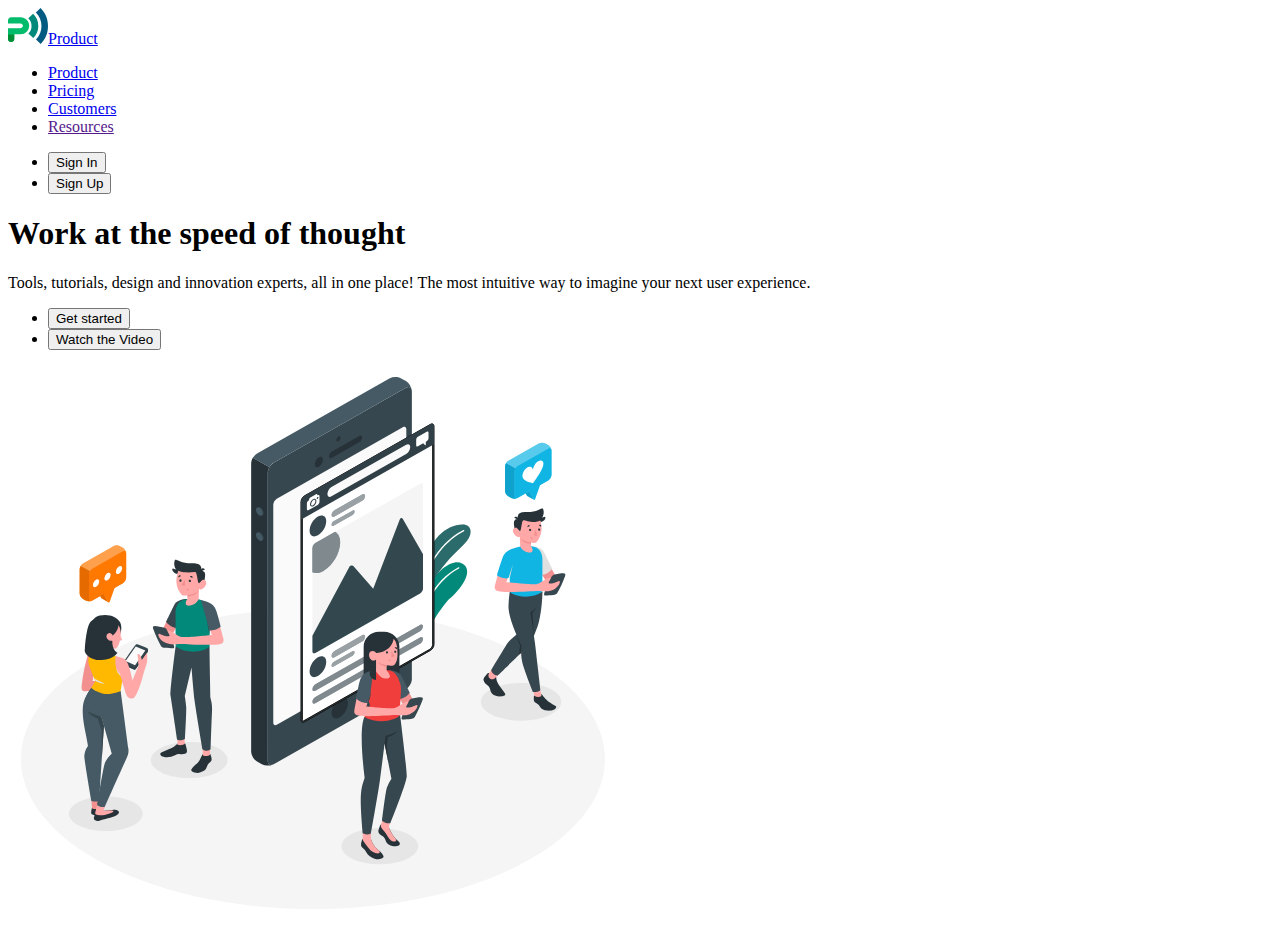
==== index.html @ 795a0a1e "add markup" ====
<!DOCTYPE html>
<html lang="en">
  <head>
    <meta charset="UTF-8" />
    <meta name="viewport" content="width=device-width, initial-scale=1.0" />
    <title>Business promotion</title>
  </head>
  <body>
    <header>
      <a href="./index.html"
        ><img
          src="images/logo.svg"
          alt="logo"
          width="40"
          height="36"
        />Product</a
      >

      <nav>
        <ul>
          <li><a href="./index.html">Product</a></li>
          <li><a href="./pricing.html">Pricing</a></li>
          <li><a href="./customers.html">Customers</a></li>
          <li><a href="">Resources</a></li>
        </ul>
      </nav>
      <ul>
        <li><button type="button">Sign In</button></li>
        <li><button type="button">Sign Up</button></li>
      </ul>
    </header>

    <main>
      <section>
        <h1>Work at the speed of thought</h1>
        <p>
          Tools, tutorials, design and innovation experts, all in one place! The
          most intuitive way to imagine your next user experience.
        </p>
        <ul>
          <li><button type="button">Get started</button></li>
          <li><button type="button">Watch the Video</button></li>
        </ul>
        <img
          src="./images/hero-img.svg"
          alt="hero-img"
          width="610"
          height="555"
        />
      </section>
    </main>

    <footer></footer>
  </body>
</html>
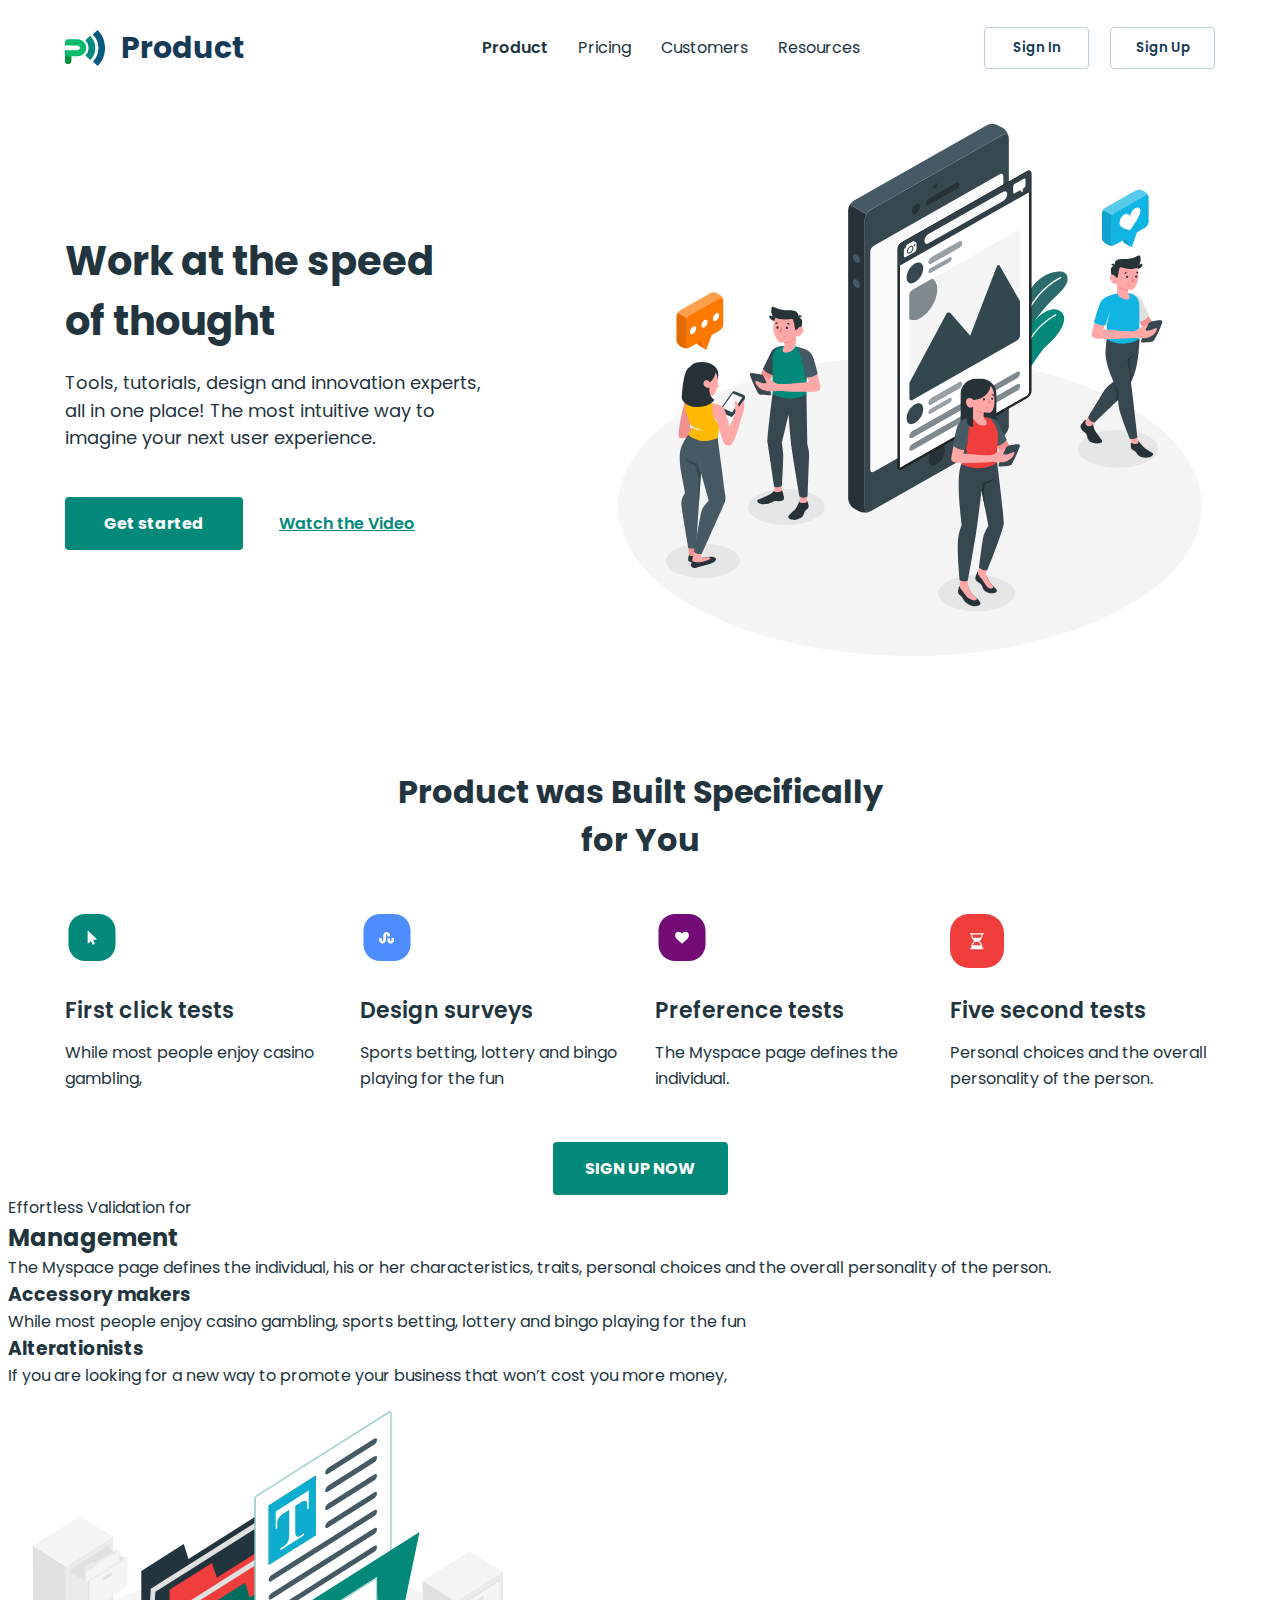
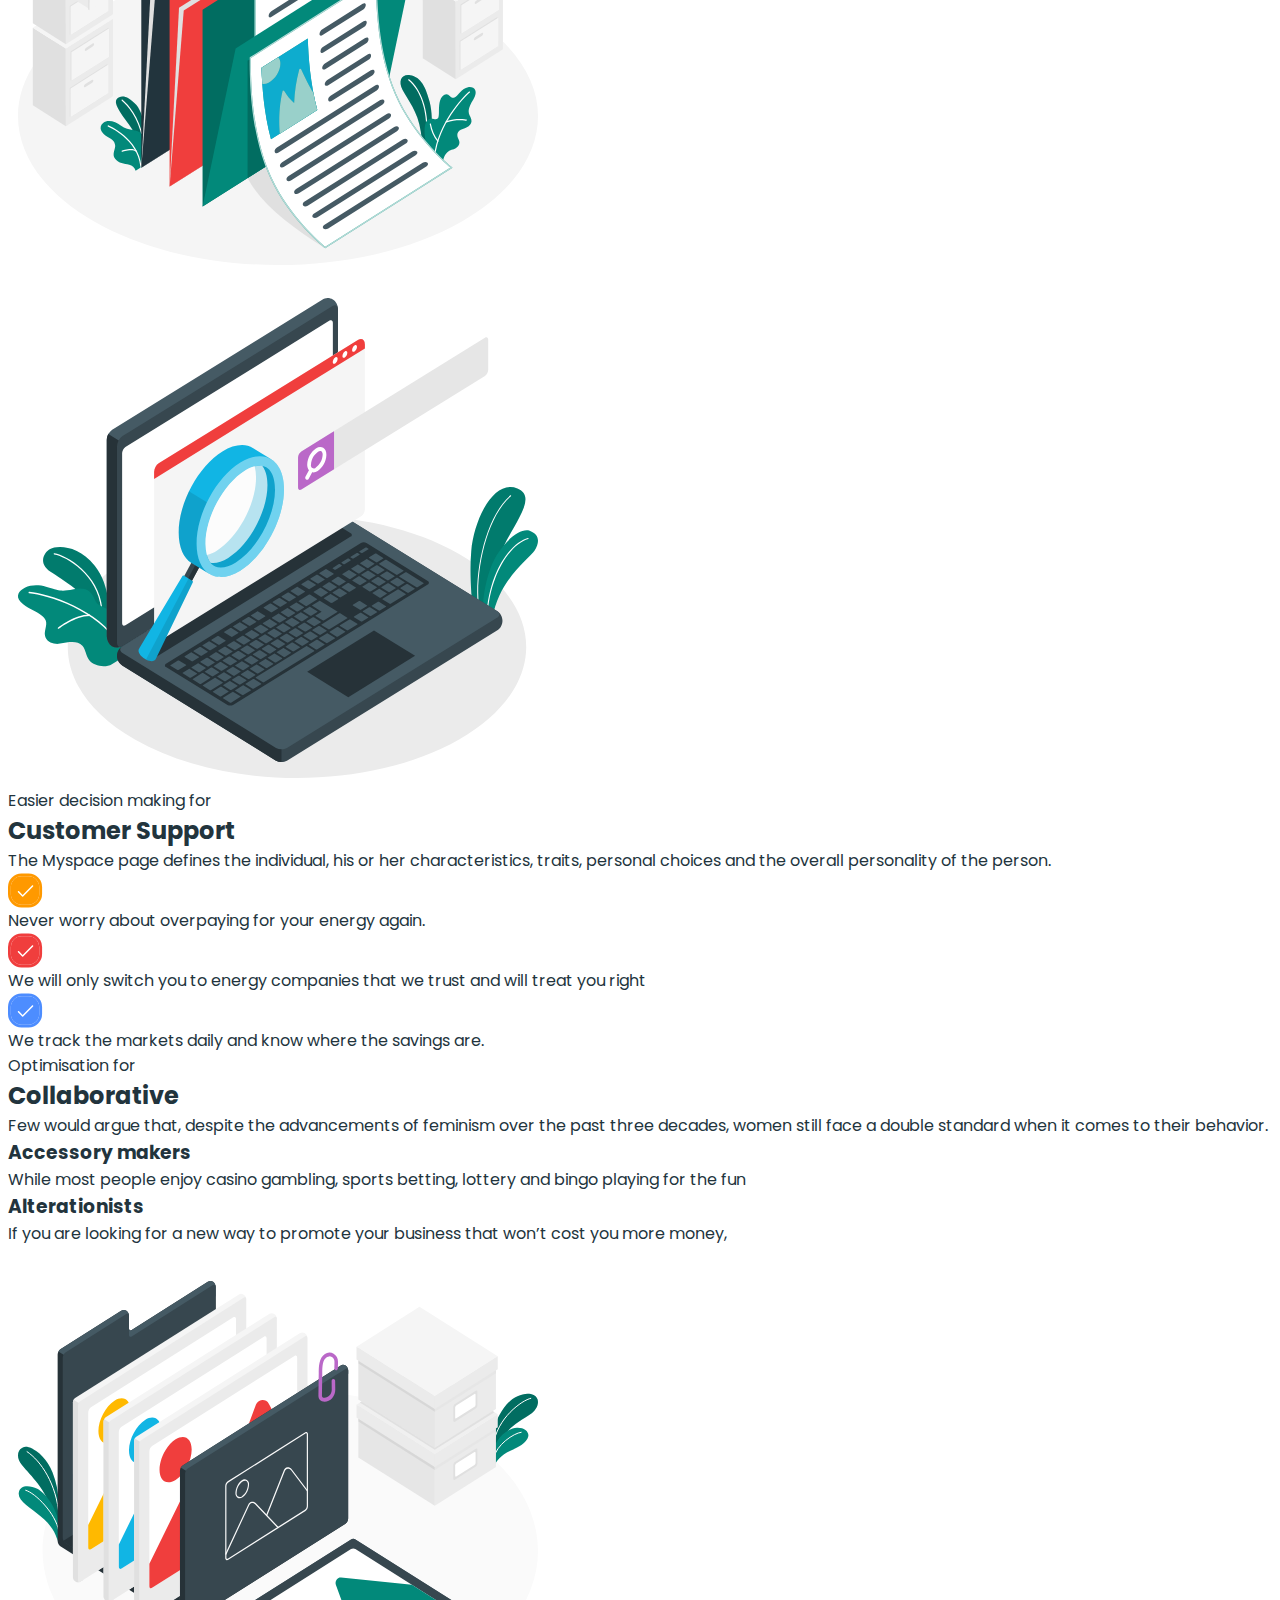
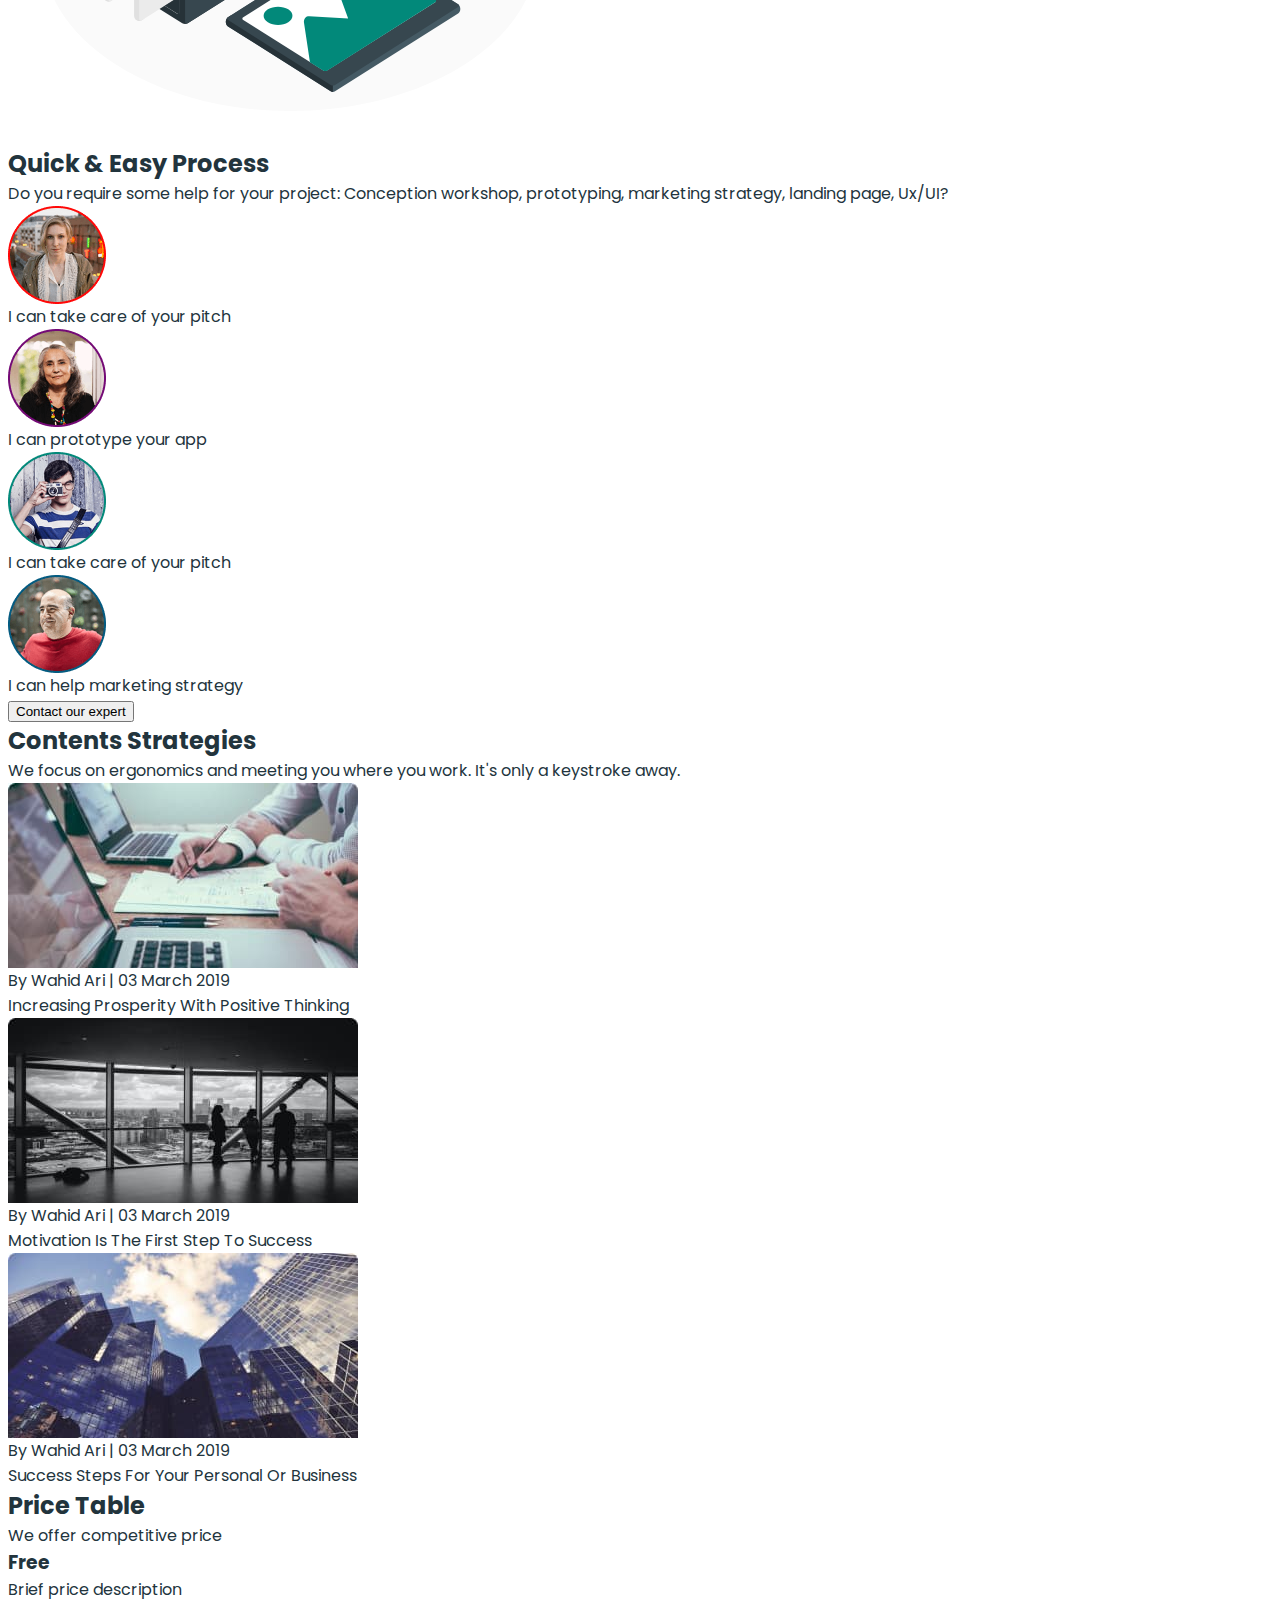
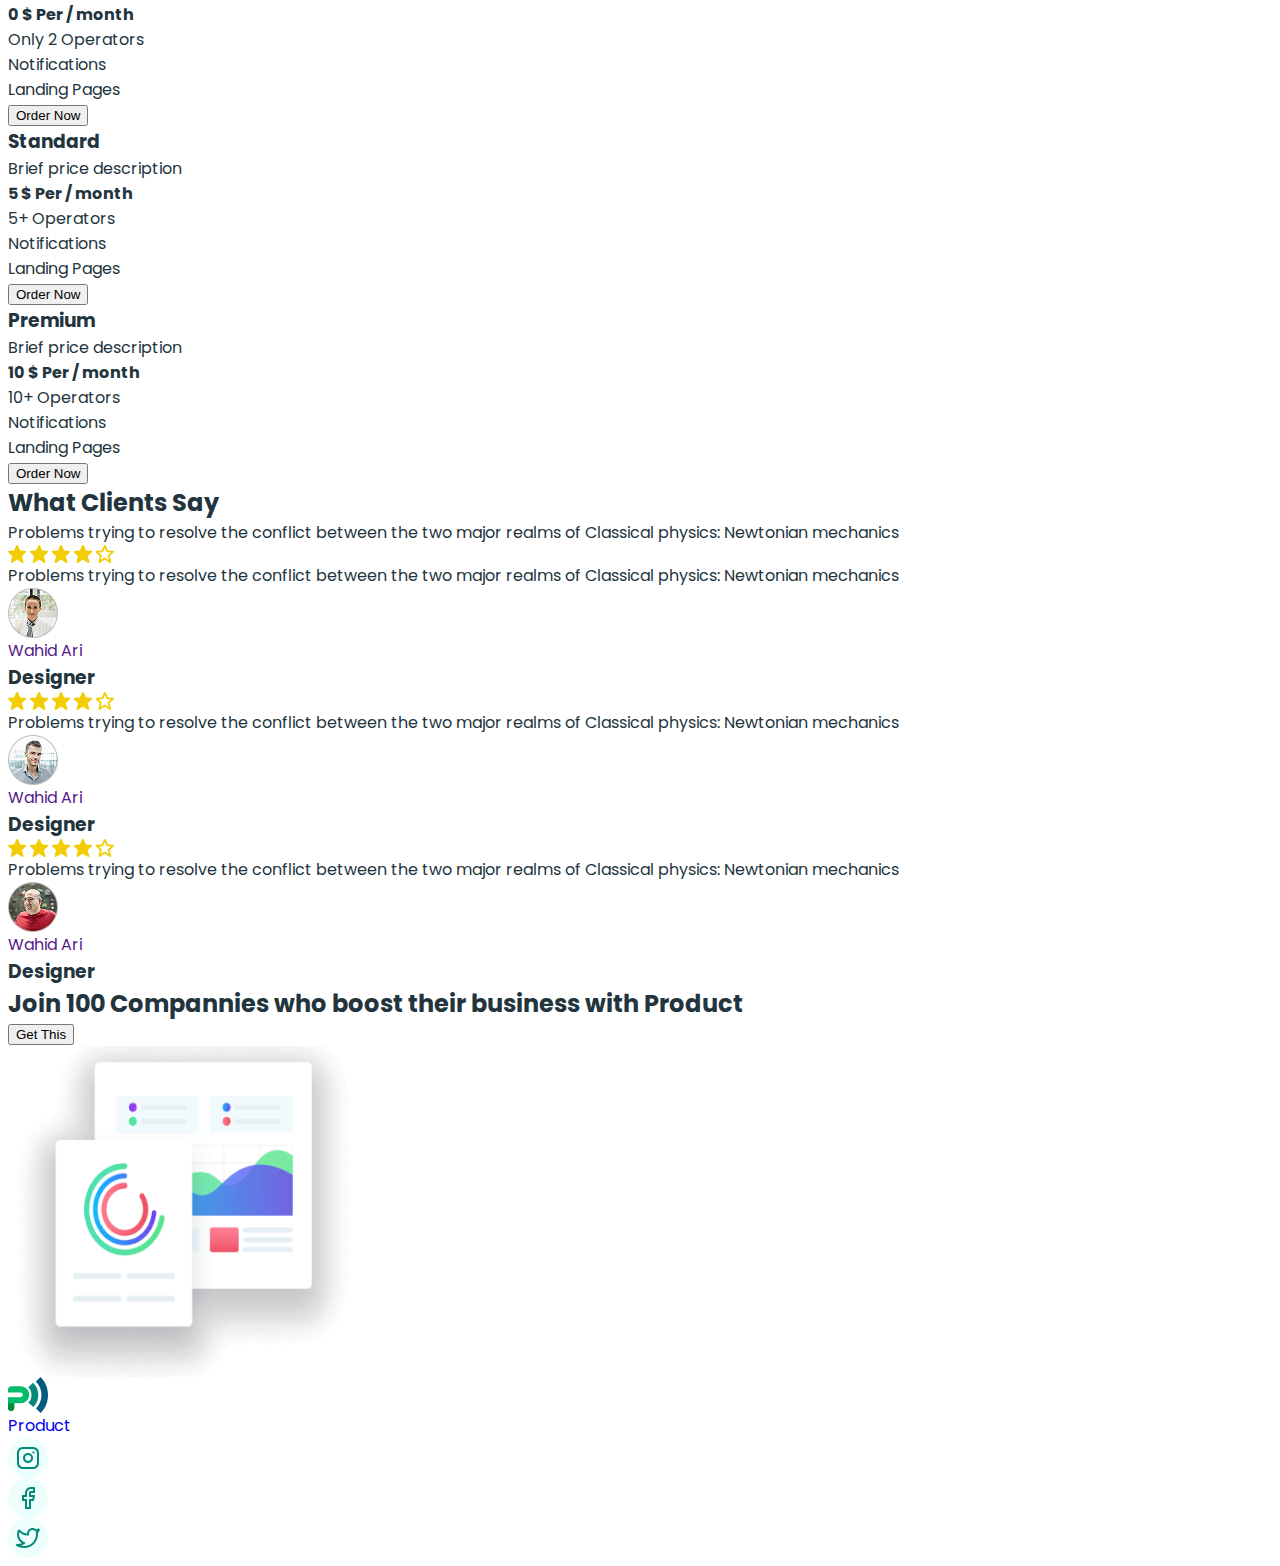
==== commit fcc10c6a: "add icons" ====
--- a/index.html
+++ b/index.html
@@ -4,9 +4,443 @@
     <meta charset="UTF-8" />
     <meta name="viewport" content="width=device-width, initial-scale=1.0" />
     <title>Business promotion</title>
+    <link
+      rel="stylesheet"
+      href="https://cdnjs.cloudflare.com/ajax/libs/modern-normalize/3.0.1/modern-normalize.min.css"
+      integrity="sha512-q6WgHqiHlKyOqslT/lgBgodhd03Wp4BEqKeW6nNtlOY4quzyG3VoQKFrieaCeSnuVseNKRGpGeDU3qPmabCANg=="
+      crossorigin="anonymous"
+      referrerpolicy="no-referrer"
+    />
+    <link rel="preconnect" href="https://fonts.googleapis.com" />
+    <link rel="preconnect" href="https://fonts.gstatic.com" crossorigin />
+    <link
+      href="https://fonts.googleapis.com/css2?family=Asap:wght@500&family=Inter:opsz,wght@14..32,100..900&family=Montserrat:wght@100..900&family=Poppins:wght@400;500;600;700;800&family=Roboto:wght@100..900&display=swap"
+      rel="stylesheet"
+    />
+    <link rel="stylesheet" href="./css/styles.css" />
   </head>
+
   <body>
-    <header>
+    <header class="header">
+      <div class="container header-container">
+        <a href="./index.html" class="logo"
+          ><img
+            src="images/logo.svg"
+            alt="logo"
+            width="40"
+            height="36"
+          />Product</a
+        >
+        <nav class="header-nav">
+          <ul class="header-nav-list">
+            <li class="header-nav-item">
+              <a class="header-nav-link current" href="./index.html">Product</a>
+            </li>
+            <li class="header-nav-item">
+              <a class="header-nav-link" href="./pricing.html">Pricing</a>
+            </li>
+            <li class="header-nav-item">
+              <a class="header-nav-link" href="./customers.html">Customers</a>
+            </li>
+            <li class="header-nav-item">
+              <a class="header-nav-link" href="">Resources</a>
+            </li>
+          </ul>
+        </nav>
+        <ul class="header-btn-list">
+          <li class="header-btn-item">
+            <button class="header-btn" type="button">Sign In</button>
+          </li>
+          <li class="header-btn-item">
+            <button class="header-btn" type="button">Sign Up</button>
+          </li>
+        </ul>
+      </div>
+    </header>
+
+    <main>
+      <section class="hero">
+        <div class="container hero-container">
+          <div>
+            <h1 class="hero-title">Work at the speed of thought</h1>
+            <p class="hero-text">
+              Tools, tutorials, design and innovation experts, all in one place!
+              The most intuitive way to imagine your next user experience.
+            </p>
+            <ul class="hero-btn-list">
+              <li>
+                <button class="hero-btn-start" type="button">
+                  Get started
+                </button>
+              </li>
+              <li>
+                <button class="hero-btn-video" type="button">
+                  Watch the Video
+                </button>
+              </li>
+            </ul>
+          </div>
+          <img
+            src="./images/hero-img.svg"
+            alt="hero-img"
+            width="610"
+            height="555"
+          />
+        </div>
+      </section>
+
+      <section class="products">
+        <div class="container">
+          <h2 class="products-title">Product was Built Specifically for You</h2>
+          <ul class="products-list">
+            <li class="products-item">
+              <img
+                class="products-icon"
+                src="./images/icon-1.svg"
+                alt="icon-1"
+                width="54"
+                height="54"
+              />
+              <h3 class="products-title-text">First click tests</h3>
+              <p class="products-text">
+                While most people enjoy casino gambling,
+              </p>
+            </li>
+            <li class="products-item">
+              <img
+                class="products-icon"
+                src="./images/icon-2.svg"
+                alt="icon-2"
+                width="54"
+                height="54"
+              />
+              <h3 class="products-title-text">Design surveys</h3>
+              <p class="products-text">
+                Sports betting, lottery and bingo playing for the fun
+              </p>
+            </li>
+            <li class="products-item">
+              <img
+                class="products-icon"
+                src="./images/icon-3.svg"
+                alt="icon-3"
+                width="54"
+                height="54"
+              />
+              <h3 class="products-title-text">Preference tests</h3>
+              <p class="products-text">
+                The Myspace page defines the individual.
+              </p>
+            </li>
+            <li class="products-item">
+              <img
+                class="products-icon"
+                src="./images/icon-4.svg"
+                alt="icon-4"
+                width="54"
+                height="54"
+              />
+              <h3 class="products-title-text">Five second tests</h3>
+              <p class="products-text">
+                Personal choices and the overall personality of the person.
+              </p>
+            </li>
+          </ul>
+          <button class="products-btn" type="button">sign up now</button>
+        </div>
+      </section>
+
+      <section>
+        <p>Effortless Validation for</p>
+        <h2>Management</h2>
+        <p>
+          The Myspace page defines the individual, his or her characteristics,
+          traits, personal choices and the overall personality of the person.
+        </p>
+        <ul>
+          <li>
+            <h3>Accessory makers</h3>
+            <p>
+              While most people enjoy casino gambling, sports betting, lottery
+              and bingo playing for the fun
+            </p>
+          </li>
+          <li>
+            <h3>Alterationists</h3>
+            <p>
+              If you are looking for a new way to promote your business that
+              won’t cost you more money,
+            </p>
+          </li>
+        </ul>
+        <img
+          src="./images/management-img.svg"
+          alt="management"
+          width="540"
+          height="500"
+        />
+      </section>
+    </main>
+
+    <section>
+      <img
+        src="./images/customer-support/support-img.svg"
+        alt="customer-support"
+        width="540"
+        height="500"
+      />
+      <p>Easier decision making for</p>
+      <h2>Customer Support</h2>
+      <p>
+        The Myspace page defines the individual, his or her characteristics,
+        traits, personal choices and the overall personality of the person.
+      </p>
+      <ul>
+        <li>
+          <img
+            src="./images/customer-support/icon-orange.svg"
+            alt="icon-orange"
+            width="35"
+            height="35"
+          />
+          <p>Never worry about overpaying for your energy again.</p>
+        </li>
+        <li>
+          <img
+            src="./images/customer-support/icon-red.svg"
+            alt="icon-red"
+            width="35"
+            height="35"
+          />
+          <p>
+            We will only switch you to energy companies that we trust and will
+            treat you right
+          </p>
+        </li>
+        <li>
+          <img
+            src="./images/customer-support/icon-blue.svg"
+            alt="icon-blue"
+            width="35"
+            height="35"
+          />
+          <p>We track the markets daily and know where the savings are.</p>
+        </li>
+      </ul>
+    </section>
+
+    <section>
+      <p>Optimisation for</p>
+      <h2>Collaborative</h2>
+      <p>
+        Few would argue that, despite the advancements of feminism over the past
+        three decades, women still face a double standard when it comes to their
+        behavior.
+      </p>
+      <ul>
+        <li>
+          <h3>Accessory makers</h3>
+          <p>
+            While most people enjoy casino gambling, sports betting, lottery and
+            bingo playing for the fun
+          </p>
+        </li>
+        <li>
+          <h3>Alterationists</h3>
+          <p>
+            If you are looking for a new way to promote your business that won’t
+            cost you more money,
+          </p>
+        </li>
+      </ul>
+      <img
+        src="./images/collaboration-img.svg"
+        alt="collaboration"
+        width="540"
+        height="500"
+      />
+    </section>
+
+    <section>
+      <h2>Quick & Easy Process</h2>
+      <p>
+        Do you require some help for your project: Conception workshop,
+        prototyping, marketing strategy, landing page, Ux/UI?
+      </p>
+      <ul>
+        <li>
+          <img src="./images/av1.png" alt="av1" width="98" height="98" />
+          <p>I can take care of your pitch</p>
+        </li>
+        <li>
+          <img src="./images/av2.png" alt="av2" width="98" height="98" />
+          <p>I can prototype your app</p>
+        </li>
+        <li>
+          <img src="./images/av3.png" alt="av3" width="98" height="98" />
+          <p>I can take care of your pitch</p>
+        </li>
+        <li>
+          <img src="./images/av4.png" alt="av4" width="98" height="98" />
+          <p>I can help marketing strategy</p>
+        </li>
+      </ul>
+      <button type="button">Contact our expert</button>
+    </section>
+
+    <section>
+      <h2>Contents Strategies</h2>
+      <p>
+        We focus on ergonomics and meeting you where you work. It's only a
+        keystroke away.
+      </p>
+      <ul>
+        <li>
+          <img
+            src="./images/content-strategies/photo1.jpg"
+            alt="content-one"
+            width="350"
+            height="185"
+          />
+          <p>By Wahid Ari | 03 March 2019</p>
+          <p>Increasing Prosperity With Positive Thinking</p>
+        </li>
+        <li>
+          <img
+            src="./images/content-strategies/photo2.jpg"
+            alt="content-two"
+            width="350"
+            height="185"
+          />
+          <p>By Wahid Ari | 03 March 2019</p>
+          <p>Motivation Is The First Step To Success</p>
+        </li>
+        <li>
+          <img
+            src="./images/content-strategies/photo3.jpg"
+            alt="content-three"
+            width="350"
+            height="185"
+          />
+          <p>By Wahid Ari | 03 March 2019</p>
+          <p>Success Steps For Your Personal Or Business</p>
+        </li>
+      </ul>
+    </section>
+
+    <section>
+      <h2>Price Table</h2>
+      <p>We offer competitive price</p>
+      <ul>
+        <li>
+          <h3>Free</h3>
+          <p>Brief price description</p>
+          <h4>0 $ Per / month</h4>
+          <ul>
+            <li>
+              <p>Only 2 Operators</p>
+            </li>
+            <li>
+              <p>Notifications</p>
+            </li>
+            <li>
+              <p>Landing Pages</p>
+            </li>
+          </ul>
+          <button type="button">Order Now</button>
+        </li>
+        <li>
+          <h3>Standard</h3>
+          <p>Brief price description</p>
+          <h4>5 $ Per / month</h4>
+          <ul>
+            <li>
+              <p>5+ Operators</p>
+            </li>
+            <li>
+              <p>Notifications</p>
+            </li>
+            <li>
+              <p>Landing Pages</p>
+            </li>
+          </ul>
+          <button type="button">Order Now</button>
+        </li>
+        <li>
+          <h3>Premium</h3>
+          <p>Brief price description</p>
+          <h4>10 $ Per / month</h4>
+          <ul>
+            <li><p>10+ Operators</p></li>
+            <li><p>Notifications</p></li>
+            <li>
+              <p>Landing Pages</p>
+            </li>
+          </ul>
+          <button type="button">Order Now</button>
+        </li>
+      </ul>
+    </section>
+
+    <section>
+      <h2>What Clients Say</h2>
+      <p>
+        Problems trying to resolve the conflict between the two major realms of
+        Classical physics: Newtonian mechanics
+      </p>
+      <ul>
+        <li>
+          <img src="./images/Group 204.png" alt="" width="106" height="18" />
+          <p>
+            Problems trying to resolve the conflict between the two major realms
+            of Classical physics: Newtonian mechanics
+          </p>
+          <img
+            src="./images/clients/client1.png"
+            alt="clien1"
+            width="50"
+            height="50"
+          /><a href="">Wahid Ari</a>
+          <h3>Designer</h3>
+        </li>
+        <li>
+          <img src="./images/Group 204.png" alt="" width="106" height="18" />
+          <p>
+            Problems trying to resolve the conflict between the two major realms
+            of Classical physics: Newtonian mechanics
+          </p>
+          <img
+            src="./images/clients/client2.png"
+            alt="client2"
+            width="50"
+            height="50"
+          /><a href="">Wahid Ari</a>
+          <h3>Designer</h3>
+        </li>
+        <li>
+          <img src="./images/Group 204.png" alt="" width="106" height="18" />
+          <p>
+            Problems trying to resolve the conflict between the two major realms
+            of Classical physics: Newtonian mechanics
+          </p>
+          <img
+            src="./images/clients/client3.png"
+            alt="client3"
+            width="50"
+            height="50"
+          /><a href="">Wahid Ari</a>
+          <h3>Designer</h3>
+        </li>
+      </ul>
+    </section>
+
+    <section>
+      <h2>Join 100 Compannies who boost their business with Product</h2>
+      <button type="button">Get This</button>
+      <img src="./images/graphics.png" alt="" width="351" height="331" />
+    </section>
+
+    <footer>
       <a href="./index.html"
         ><img
           src="images/logo.svg"
@@ -15,41 +449,37 @@
           height="36"
         />Product</a
       >
-
       <nav>
         <ul>
-          <li><a href="./index.html">Product</a></li>
-          <li><a href="./pricing.html">Pricing</a></li>
-          <li><a href="./customers.html">Customers</a></li>
-          <li><a href="">Resources</a></li>
+          <li>
+            <a href=""
+              ><img
+                src="./images/footer/insta.png"
+                alt="instagram"
+                width="40"
+                height="40"
+            /></a>
+          </li>
+          <li>
+            <a href=""
+              ><img
+                src="./images/footer/fb.png"
+                alt="facebook"
+                width="40"
+                height="40"
+            /></a>
+          </li>
+          <li>
+            <a href=""
+              ><img
+                src="./images/footer/twit.png"
+                alt="twitter"
+                width="40"
+                height="40"
+            /></a>
+          </li>
         </ul>
       </nav>
-      <ul>
-        <li><button type="button">Sign In</button></li>
-        <li><button type="button">Sign Up</button></li>
-      </ul>
-    </header>
-
-    <main>
-      <section>
-        <h1>Work at the speed of thought</h1>
-        <p>
-          Tools, tutorials, design and innovation experts, all in one place! The
-          most intuitive way to imagine your next user experience.
-        </p>
-        <ul>
-          <li><button type="button">Get started</button></li>
-          <li><button type="button">Watch the Video</button></li>
-        </ul>
-        <img
-          src="./images/hero-img.svg"
-          alt="hero-img"
-          width="610"
-          height="555"
-        />
-      </section>
-    </main>
-
-    <footer></footer>
+    </footer>
   </body>
 </html>
--- a/css/styles.css
+++ b/css/styles.css
@@ -0,0 +1,212 @@
+body {
+    font-family: "Poppins", sans-serif;
+    color: #22343d;
+    background-color: #fff;
+}
+ul, ol {
+    list-style: none;
+    margin: 0;
+    padding-left: 0;
+}
+a {
+    text-decoration: none;
+}
+img {
+    display: block;
+}
+h1, h2, h3, h4, h5, h6, p {
+    margin: 0;
+}
+button {
+    cursor: pointer;
+}
+.container {
+    width: 1150px;
+    padding: 0 20px;
+    margin: 0 auto;
+}
+
+/* Header */
+.header {}
+
+.header-container {
+    display: flex;
+    align-items: center;
+}
+
+.logo {
+    display: flex;
+    align-items: center;
+    gap: 16px;
+    margin-right: 237px;
+    font-weight: 700;
+    font-size: 30px;
+    line-height: 0.93;
+    color: #173a56;
+}
+
+.header-nav {
+    margin-right: auto;
+}
+
+.header-nav-list {
+    display: flex;
+    gap: 30px;
+    
+}
+.current {
+    font-weight: 600;
+}
+.header-nav-item {}
+
+.header-nav-link {
+    display: block;
+    line-height: 1.75;
+    color: #22343d;
+    padding: 26px 0;
+}
+
+.header-btn-list {
+    display: flex;
+    gap: 21px;
+}
+
+.header-btn-item {}
+
+.header-btn {
+    font-family: inherit;
+    font-weight: 600;
+    text-align: center;
+    color: #173a56;
+    border: 1px solid #bcd0e5;
+    border-radius: 4px;
+    min-width: 105px;
+    height: 42px;
+    background-color: transparent;
+}
+.header-btn:focus,
+.header-btn:hover {
+    background-color: #02897a;
+    color: #fff;
+    border: none;
+}
+
+/* Hero */
+.hero {
+    padding-top: 25px;
+    padding-bottom: 100px;
+}
+
+.hero-container {
+    display: flex;
+    align-items: center;
+    justify-content: space-between;
+}
+
+.container {}
+
+.hero-title {
+    max-width: 390px;
+    font-weight: 700;
+    font-size: 40px;
+    line-height: 1.5;
+    color: #22343d;
+    margin-bottom: 18px;
+}
+
+.hero-text {
+    font-size: 18px;
+    line-height: 1.55;
+    color: #22343d;
+    max-width: 430px;
+    margin-bottom: 45px;
+}
+
+.hero-btn-list {
+    display: flex;
+    gap: 30px;
+    align-items: center;
+}
+
+.hero-btn-start {
+    font-family: inherit;
+    font-weight: 700;
+    font-size: 16px;
+    color: #fff;
+    border-radius: 4px;
+    min-width: 178px;
+    height: 53px;
+    background-color: #02897a;
+    border: none;
+}
+
+.hero-btn-video {
+    font-family: inherit;
+    font-weight: 600;
+    font-size: 16px;
+    text-decoration: underline;
+    text-decoration-skip-ink: none;
+    color: #02897a;
+    border: none;
+    background-color: transparent;
+}
+
+/* Products */
+.products {
+    margin-left: auto;
+    margin-right: auto;
+    
+}
+
+.container {}
+
+.products-title {
+    text-align: center;
+    margin-right: auto;
+    margin-left: auto;
+    max-width: 500px; 
+    font-weight: 700;
+    font-size: 32px;
+    color: #22343d;
+    margin-bottom: 50px;
+}
+
+.products-list {
+    display: flex;
+    gap: 30px;
+    margin-bottom: 50px;
+}
+
+.products-item {
+    width: calc((100% - 90px) / 4);
+    
+}
+
+.products-icon {
+margin-bottom: 26px;
+}
+.products-title-text {
+    font-weight: 600;
+    font-size: 22px;
+    color: #22343d;
+    margin-bottom: 13px;
+}
+.products-text {
+    line-height: 1.625;
+    color: #22343d;
+}
+.products-btn {
+    display: block;
+    margin-right: auto;
+    margin-left: auto;
+    font-family: inherit;
+    text-transform: uppercase;
+    font-weight: 700;
+    font-size: 16px;
+    color: #fff;
+    border: none;
+    border-radius: 4px;
+    min-width: 175px;
+    height: 53px;
+    background-color: #02897a;
+}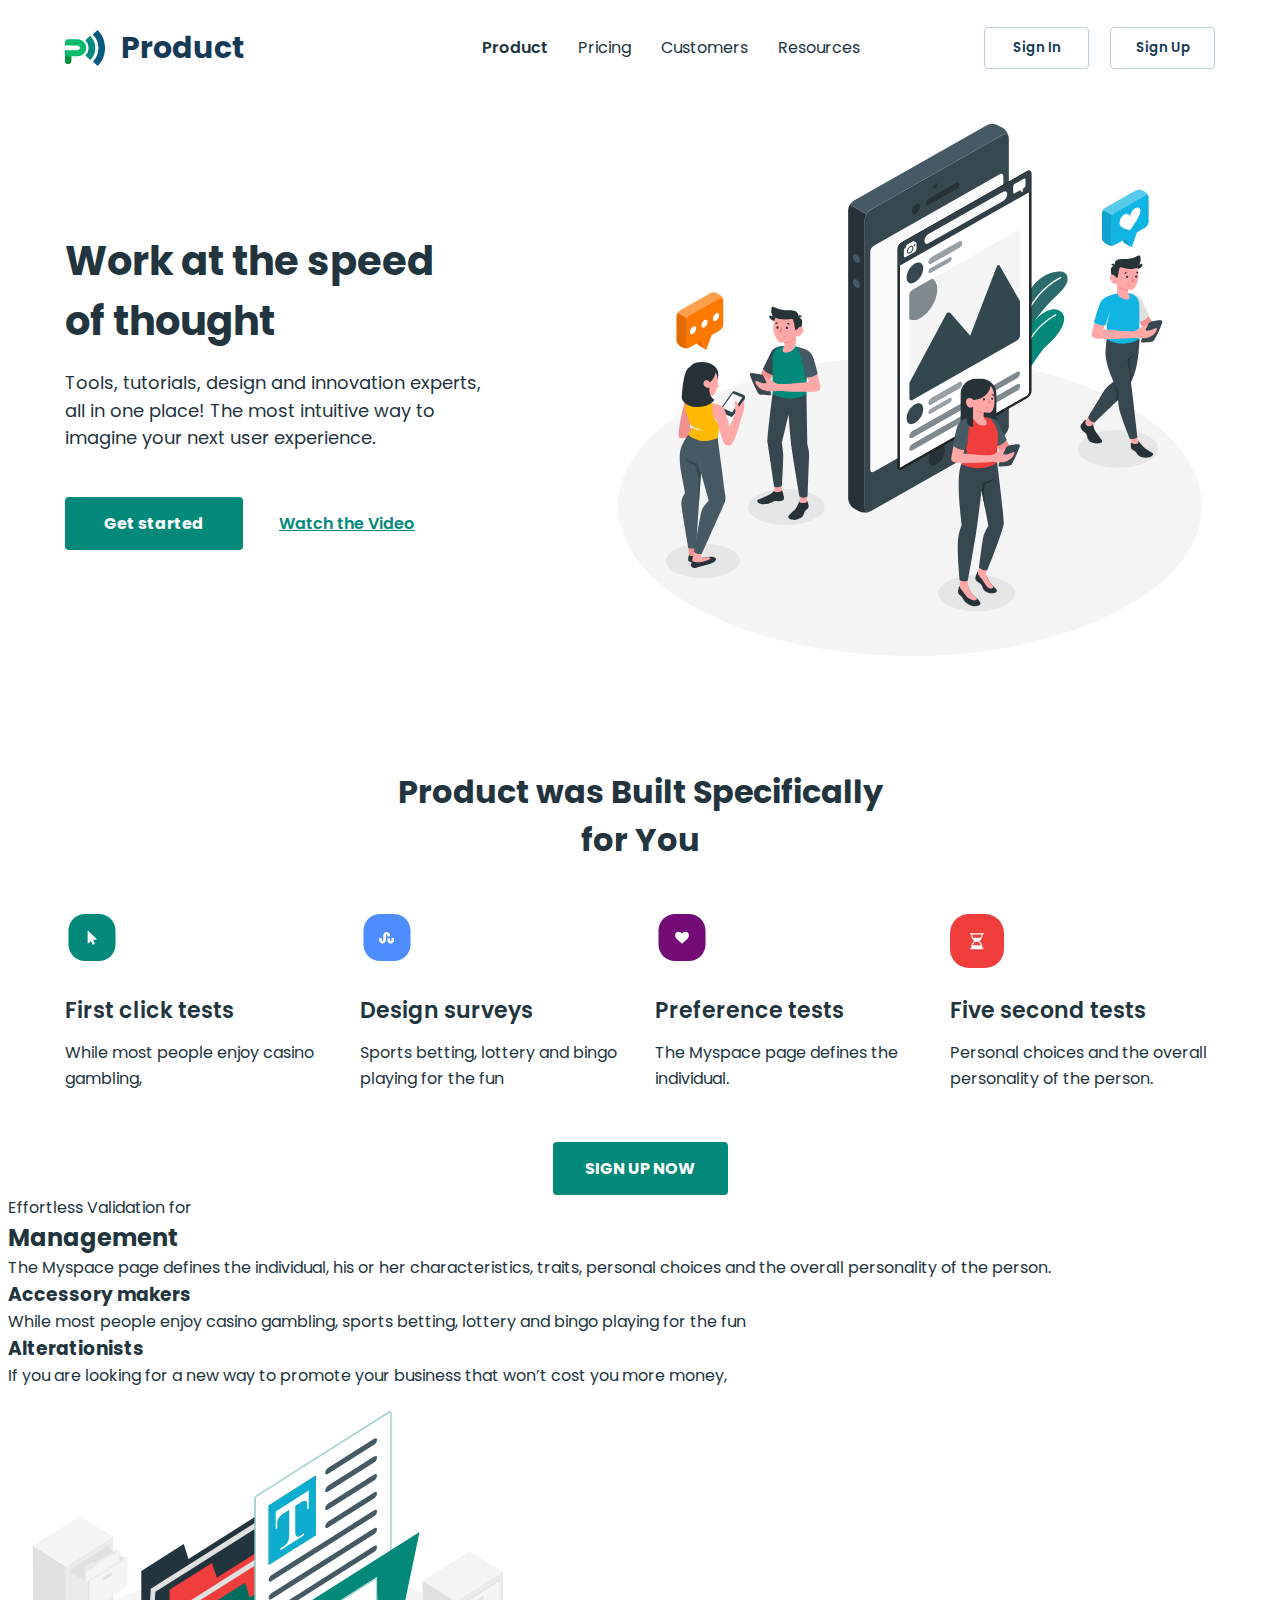
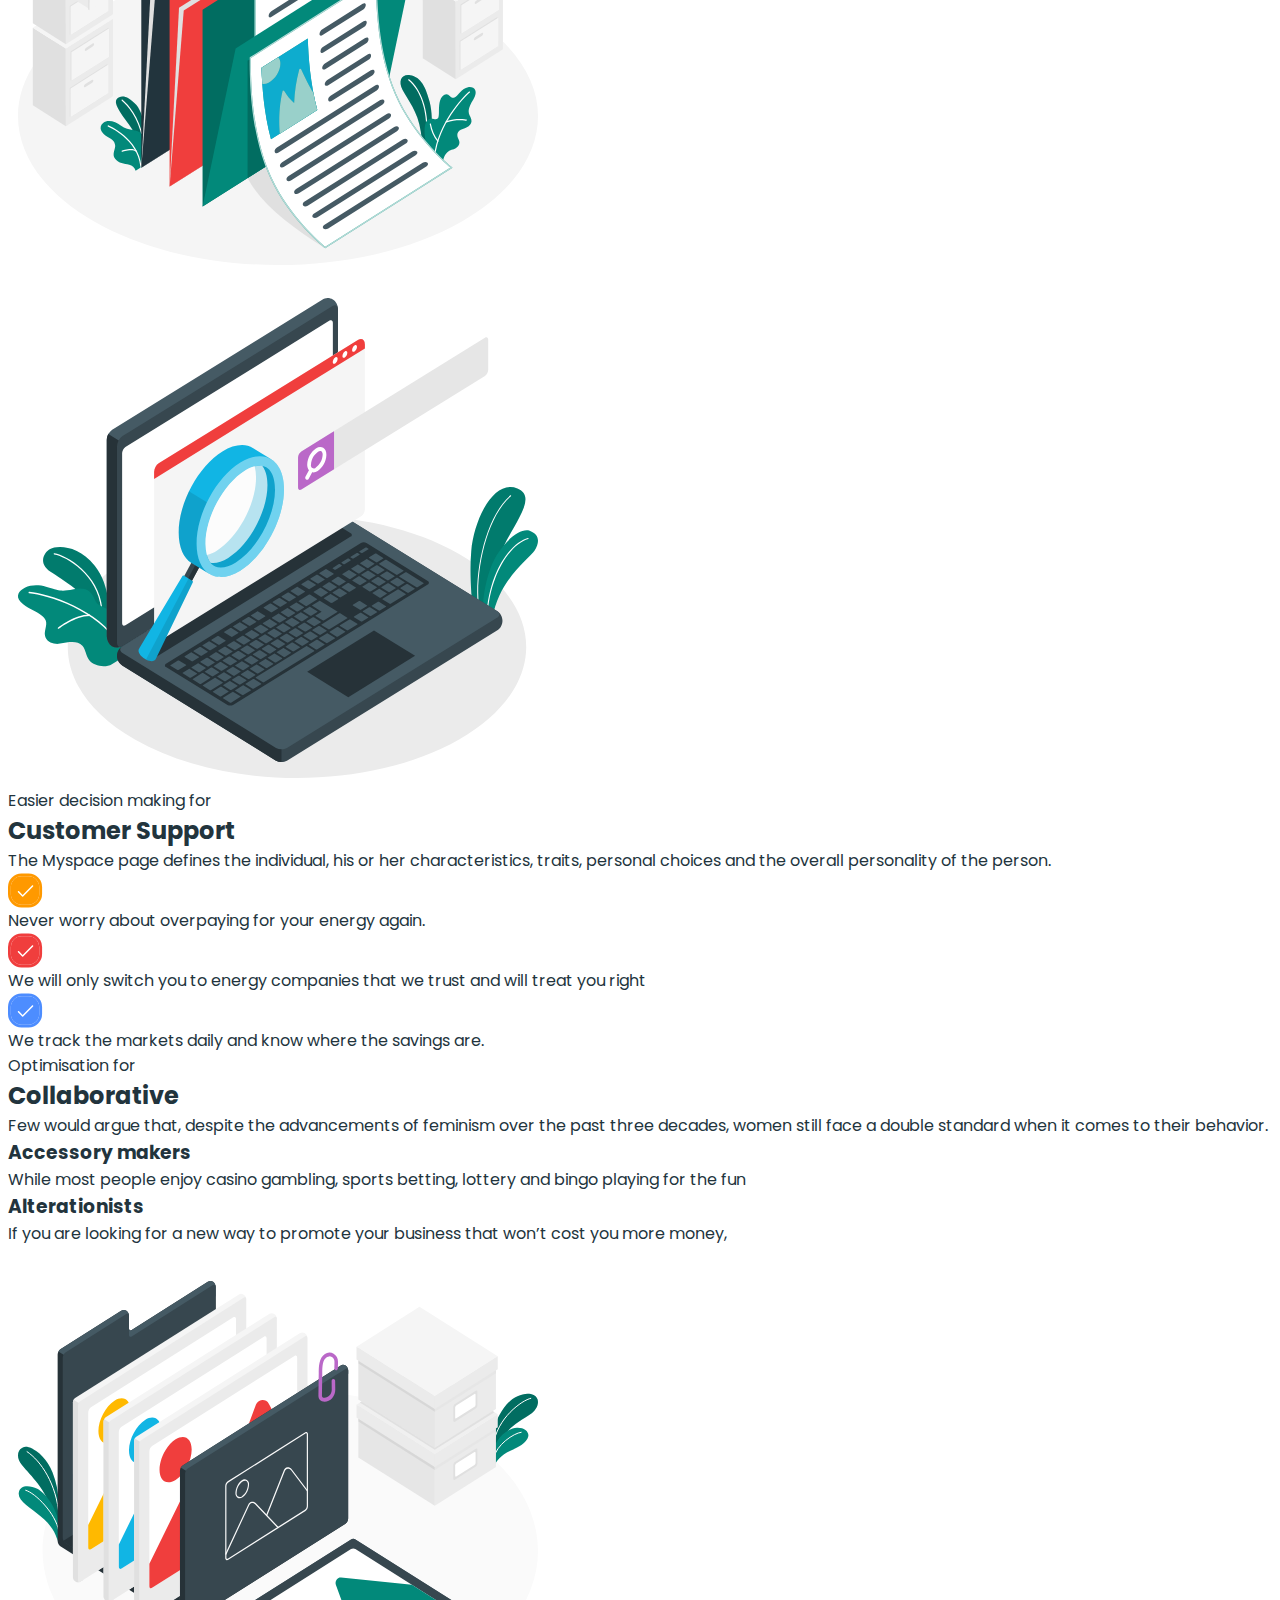
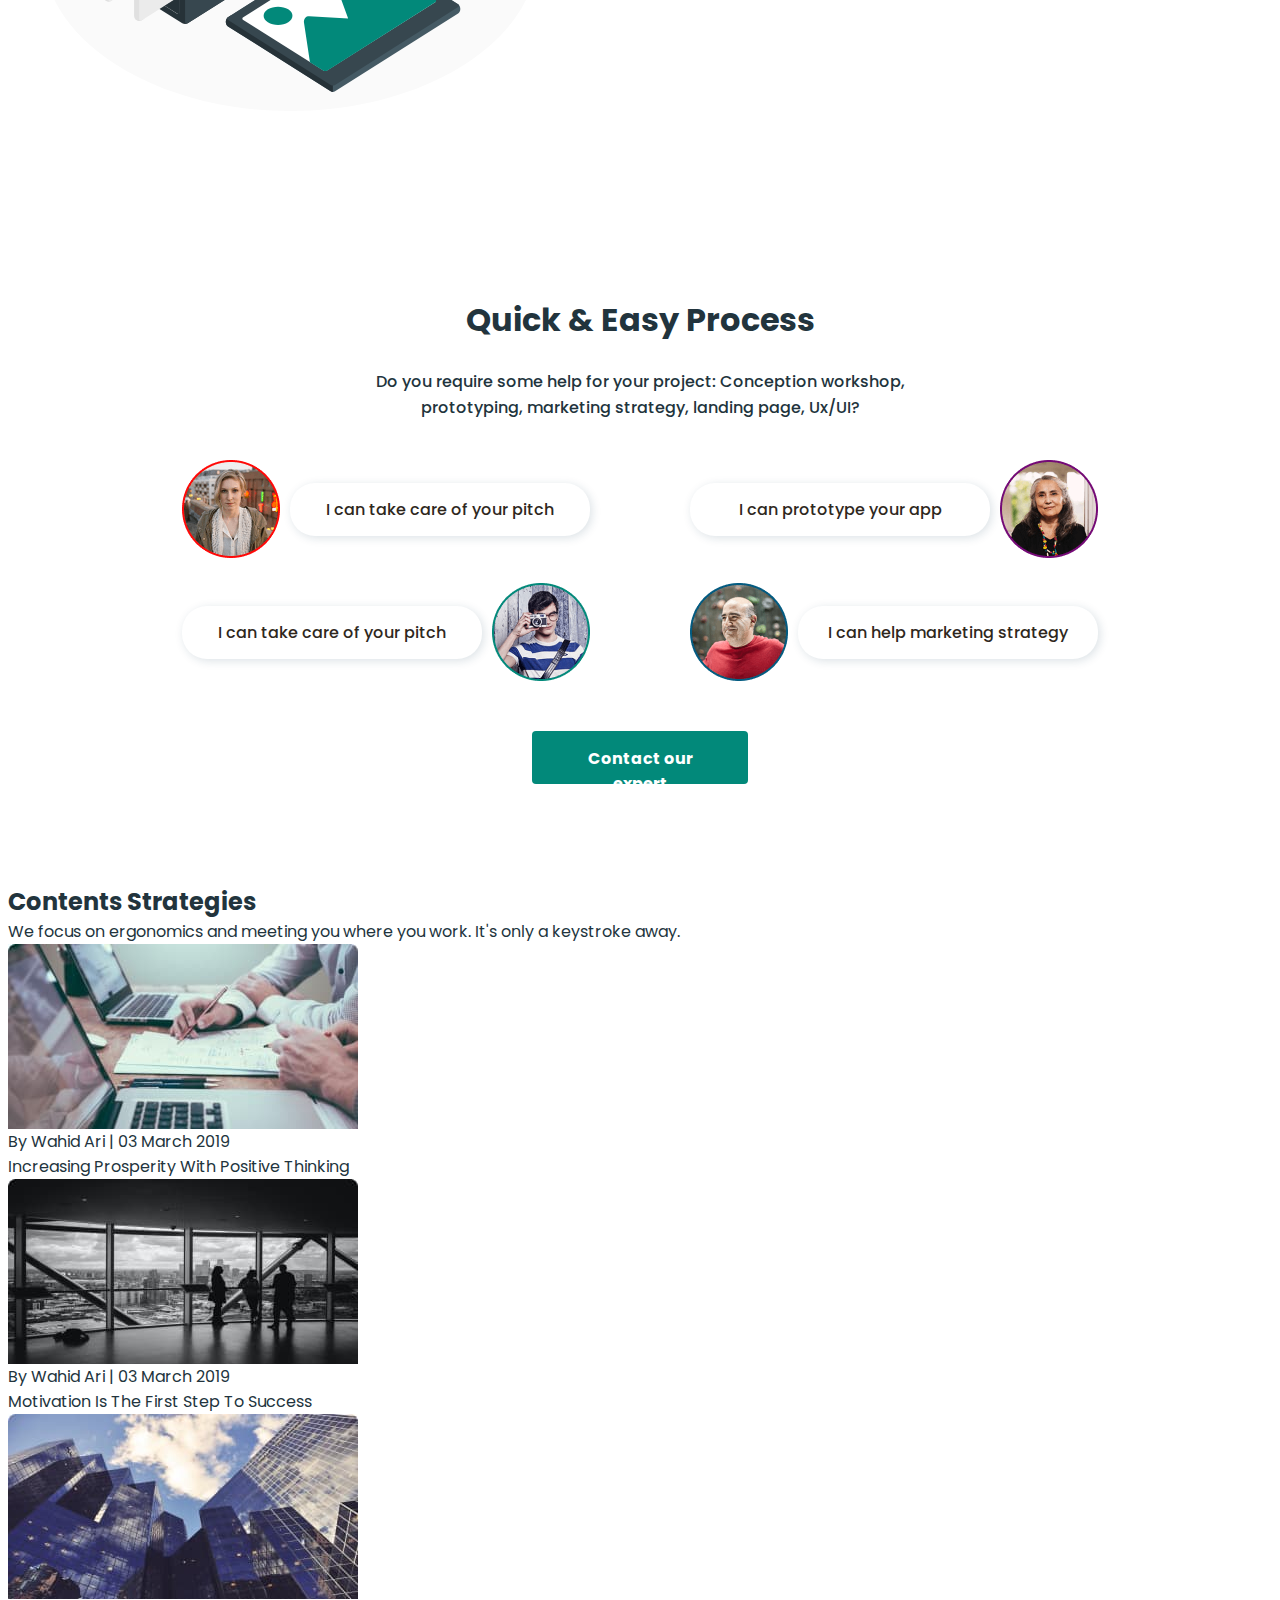
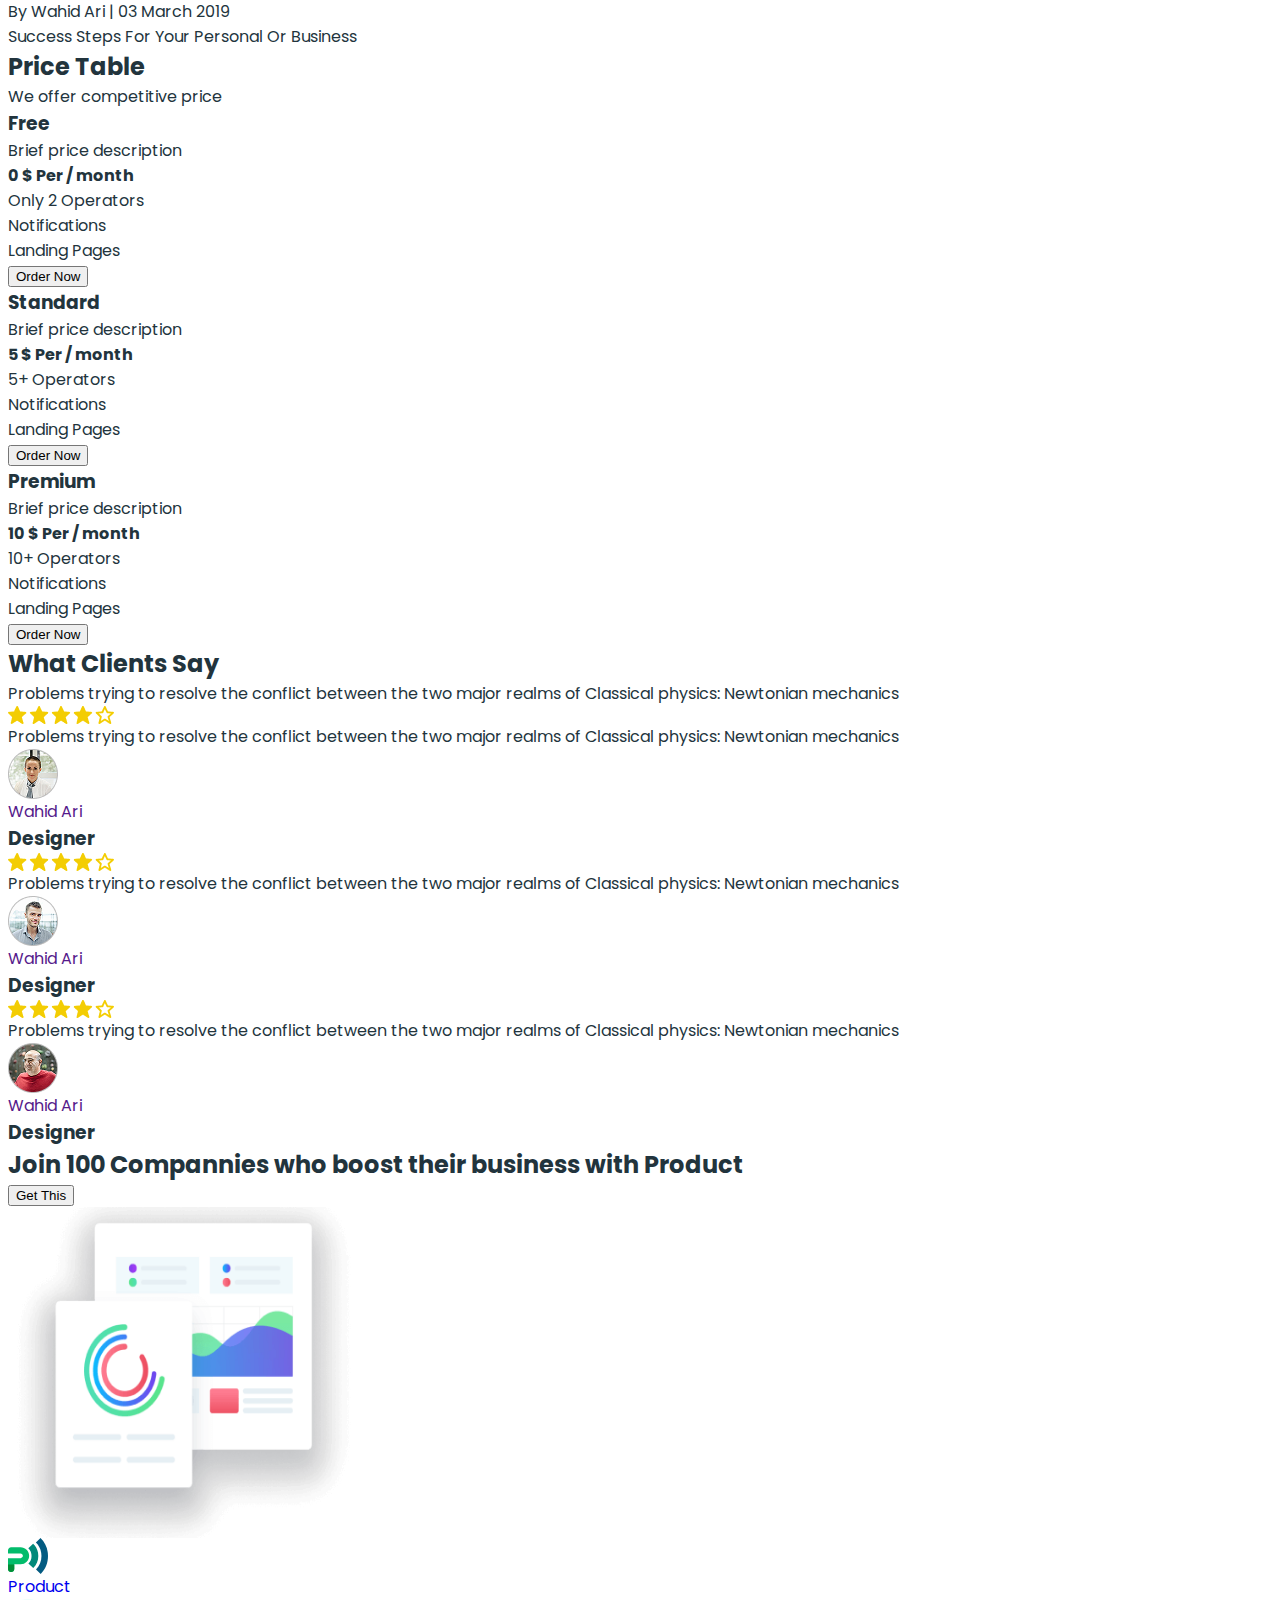
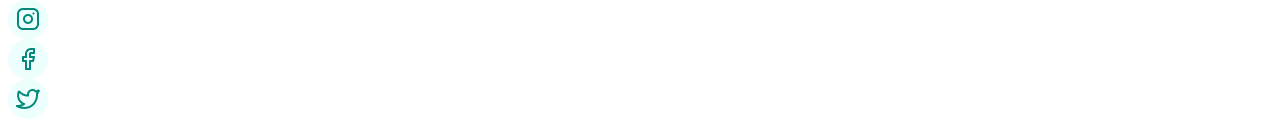
==== commit c6dc8975: "markup q-section" ====
--- a/index.html
+++ b/index.html
@@ -261,32 +261,61 @@
       />
     </section>
 
-    <section>
-      <h2>Quick & Easy Process</h2>
-      <p>
-        Do you require some help for your project: Conception workshop,
-        prototyping, marketing strategy, landing page, Ux/UI?
-      </p>
-      <ul>
-        <li>
-          <img src="./images/av1.png" alt="av1" width="98" height="98" />
-          <p>I can take care of your pitch</p>
-        </li>
-        <li>
-          <img src="./images/av2.png" alt="av2" width="98" height="98" />
-          <p>I can prototype your app</p>
-        </li>
-        <li>
-          <img src="./images/av3.png" alt="av3" width="98" height="98" />
-          <p>I can take care of your pitch</p>
-        </li>
-        <li>
-          <img src="./images/av4.png" alt="av4" width="98" height="98" />
-          <p>I can help marketing strategy</p>
-        </li>
-      </ul>
-      <button type="button">Contact our expert</button>
-    </section>
+    <!-- region Quick Easy -->
+    <section class="q-section">
+      <div class="q-container">
+        <h2 class="q-title">Quick & Easy Process</h2>
+        <p class="q-text">
+          Do you require some help for your project: Conception workshop,
+          prototyping, marketing strategy, landing page, Ux/UI?
+        </p>
+        <ul class="q-list">
+          <li class="q-item">
+            <img
+              class="q-photo"
+              src="./images/av1.png"
+              alt="av1"
+              width="98"
+              height="98"
+            />
+            <p class="q-item-text">I can take care of your pitch</p>
+          </li>
+          <li class="q-item">
+            <img
+              class="q-photo"
+              src="./images/av2.png"
+              alt="av2"
+              width="98"
+              height="98"
+            />
+            <p class="q-item-text">I can prototype your app</p>
+          </li>
+          <li class="q-item">
+            <img
+              class="q-photo"
+              src="./images/av3.png"
+              alt="av3"
+              width="98"
+              height="98"
+            />
+            <p class="q-item-text">I can take care of your pitch</p>
+          </li>
+          <li class="q-item">
+            <img
+              class="q-photo"
+              src="./images/av4.png"
+              alt="av4"
+              width="98"
+              height="98"
+            />
+            <p class="q-item-text">I can help marketing strategy</p>
+          </li>
+        </ul>
+        <button class="q-button" type="button">Contact our expert</button>
+      </div>
+    </section>
+
+    <!-- #endregion Quick Easy -->
 
     <section>
       <h2>Contents Strategies</h2>
--- a/css/styles.css
+++ b/css/styles.css
@@ -209,4 +209,87 @@
     min-width: 175px;
     height: 53px;
     background-color: #02897a;
-}+}
+
+/* Quick Easy */
+.q-section {
+    padding-top: 150px;
+    padding-bottom: 100px;
+    margin-right: auto;
+    margin-left: auto;
+}
+.q-container {
+    width: 956px;
+    margin-right: auto;
+        margin-left: auto;
+}
+.q-title {
+    font-weight: 700;
+    font-size: 32px;
+    text-align: center;
+    color: #22343d;
+    margin-bottom: 25px;
+}
+
+.q-text {
+    font-weight: 500;
+    font-size: 16px;
+    line-height: 1.6;
+    text-align: center;
+    color: #22343d;
+    max-width: 542px;
+    margin-left: auto;
+    margin-right: auto;
+    margin-bottom: 40px;
+}
+
+.q-list {
+    display: flex;
+    flex-wrap: wrap;
+    justify-content: center;
+    gap: 25px 100px;
+    
+}
+
+
+.q-item {
+    display: flex;
+    align-items: center;
+    gap: 10px;
+    width: 408px;
+}
+.q-item:nth-child(2) {
+    flex-direction: row-reverse;
+}
+.q-item:nth-child(3) {
+    flex-direction: row-reverse;
+}
+.q-photo {}
+
+.q-item-text {
+    font-weight: 500;
+    font-size: 16px;
+    text-align: center;
+    color: #2f281e;
+    box-shadow: 2px 2px 10px 0 rgba(23, 58, 86, 0.15);
+    border-radius: 25px;
+    padding: 14px 20px;
+    width: 281px;
+}
+
+.q-button {
+    display: block;
+    margin-top: 50px;
+    margin-right: auto;
+    margin-left: auto;
+    padding: 15px 30px;
+    font-family: inherit;
+    border-radius: 4px;
+    border: none;
+    max-width: 216px;
+    height: 53px;    
+    background: #02897a;
+    font-weight: 700;
+    font-size: 16px;
+    color: #fff;
+}
